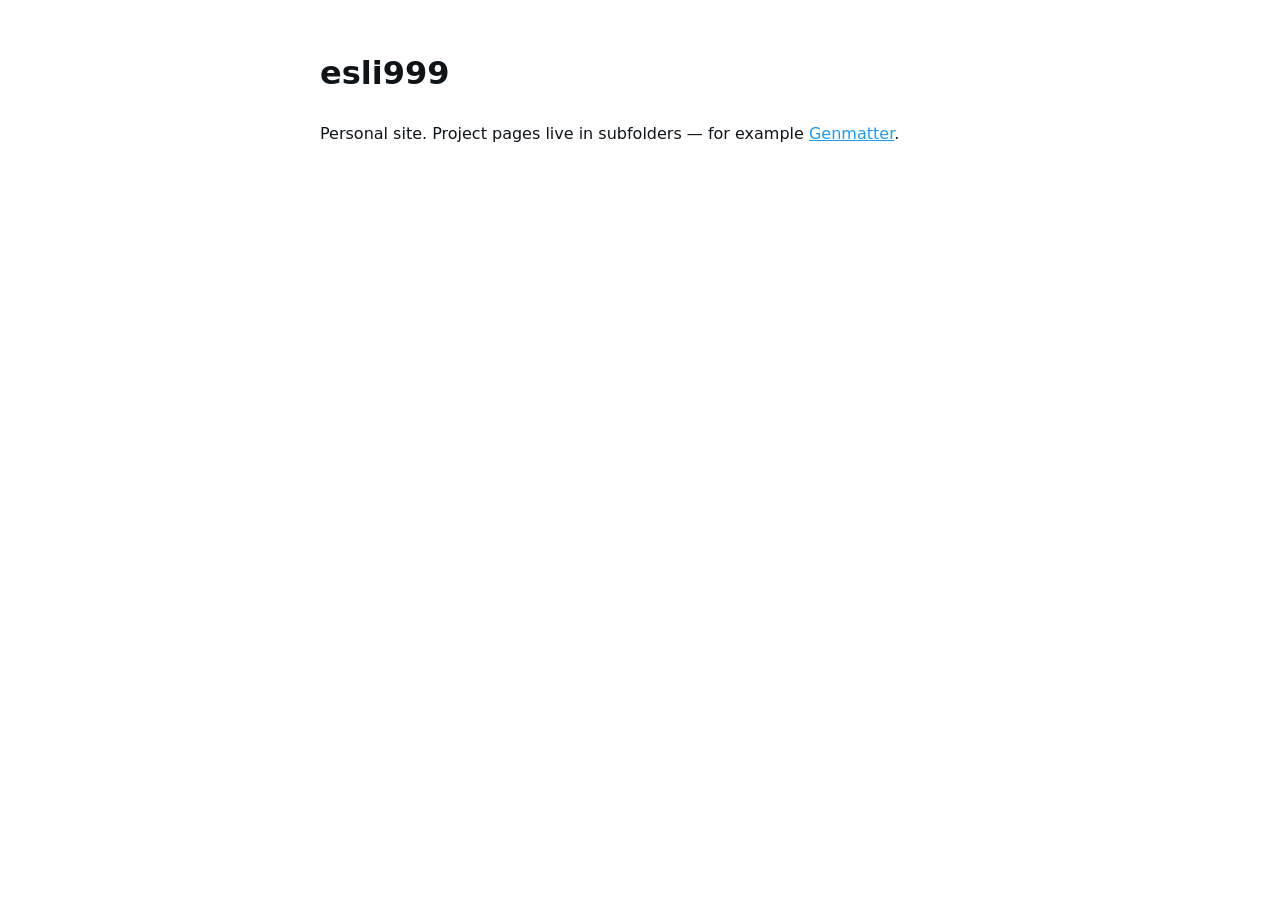
==== index.html @ 8a9a9f3e "Add personal homepage and genmatter/ project site for GitHub Pages. Made-with: Cursor" ====
<!DOCTYPE html>
<html lang="en">
  <head>
    <meta charset="utf-8" />
    <meta name="viewport" content="width=device-width, initial-scale=1" />
    <title>esli999</title>
    <style>
      body {
        font-family: system-ui, sans-serif;
        max-width: 40rem;
        margin: 3rem auto;
        padding: 0 1.5rem;
        line-height: 1.6;
        color: #0f1419;
      }
      a {
        color: #1d9bf0;
      }
    </style>
  </head>
  <body>
    <h1>esli999</h1>
    <p>Personal site. Project pages live in subfolders — for example <a href="genmatter/">Genmatter</a>.</p>
  </body>
</html>
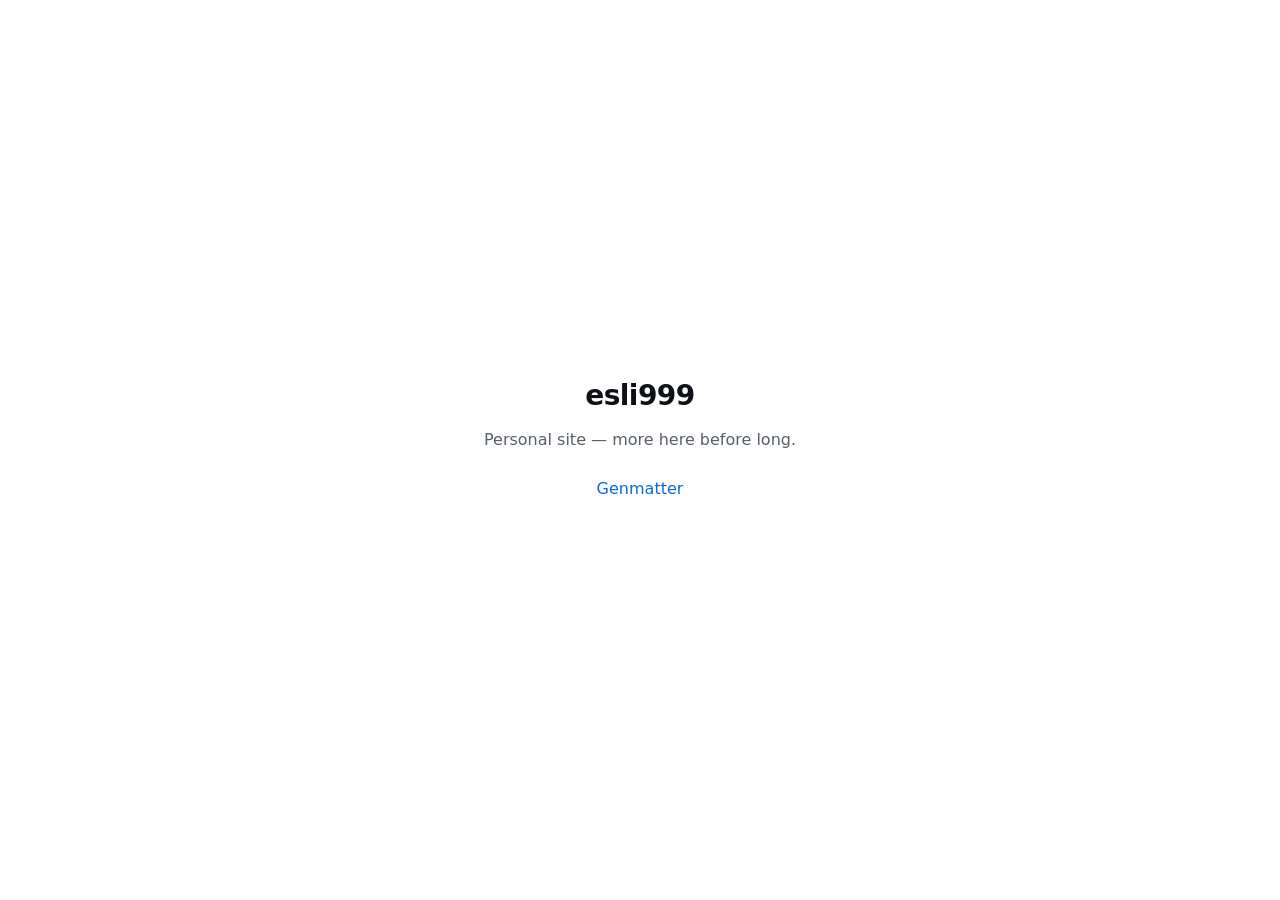
==== commit 0ac386f7: "Replace test stub with coming soon pages; remove test graphic. Made-with: Cursor" ====
--- a/index.html
+++ b/index.html
@@ -3,23 +3,70 @@
   <head>
     <meta charset="utf-8" />
     <meta name="viewport" content="width=device-width, initial-scale=1" />
+    <meta name="description" content="esli999 — personal site." />
     <title>esli999</title>
     <style>
+      :root {
+        color-scheme: light dark;
+        --fg: #0d1117;
+        --muted: #57606a;
+        --accent: #0969da;
+        --bg: #ffffff;
+      }
+      @media (prefers-color-scheme: dark) {
+        :root {
+          --fg: #f0f4f8;
+          --muted: #8b949e;
+          --accent: #58a6ff;
+          --bg: #0d1117;
+        }
+      }
+      * {
+        box-sizing: border-box;
+      }
       body {
-        font-family: system-ui, sans-serif;
-        max-width: 40rem;
-        margin: 3rem auto;
-        padding: 0 1.5rem;
+        font-family: system-ui, -apple-system, "Segoe UI", Roboto, sans-serif;
+        margin: 0;
+        min-height: 100vh;
+        display: flex;
+        align-items: center;
+        justify-content: center;
+        padding: 2rem 1.5rem;
+        background: var(--bg);
+        color: var(--fg);
         line-height: 1.6;
-        color: #0f1419;
+        -webkit-font-smoothing: antialiased;
+      }
+      main {
+        max-width: 22rem;
+        text-align: center;
+      }
+      h1 {
+        font-size: 1.75rem;
+        font-weight: 600;
+        letter-spacing: -0.02em;
+        margin: 0 0 0.5rem;
+      }
+      p {
+        color: var(--muted);
+        margin: 0 0 1.5rem;
+        font-size: 1rem;
       }
       a {
-        color: #1d9bf0;
+        color: var(--accent);
+        text-decoration: none;
+        font-weight: 500;
+      }
+      a:hover {
+        text-decoration: underline;
       }
     </style>
   </head>
   <body>
-    <h1>esli999</h1>
-    <p>Personal site. Project pages live in subfolders — for example <a href="genmatter/">Genmatter</a>.</p>
+    <main>
+      <h1>esli999</h1>
+      <p>Personal site — more here before long.</p>
+      <p><a href="genmatter/">Genmatter</a></p>
+    </main>
   </body>
 </html>
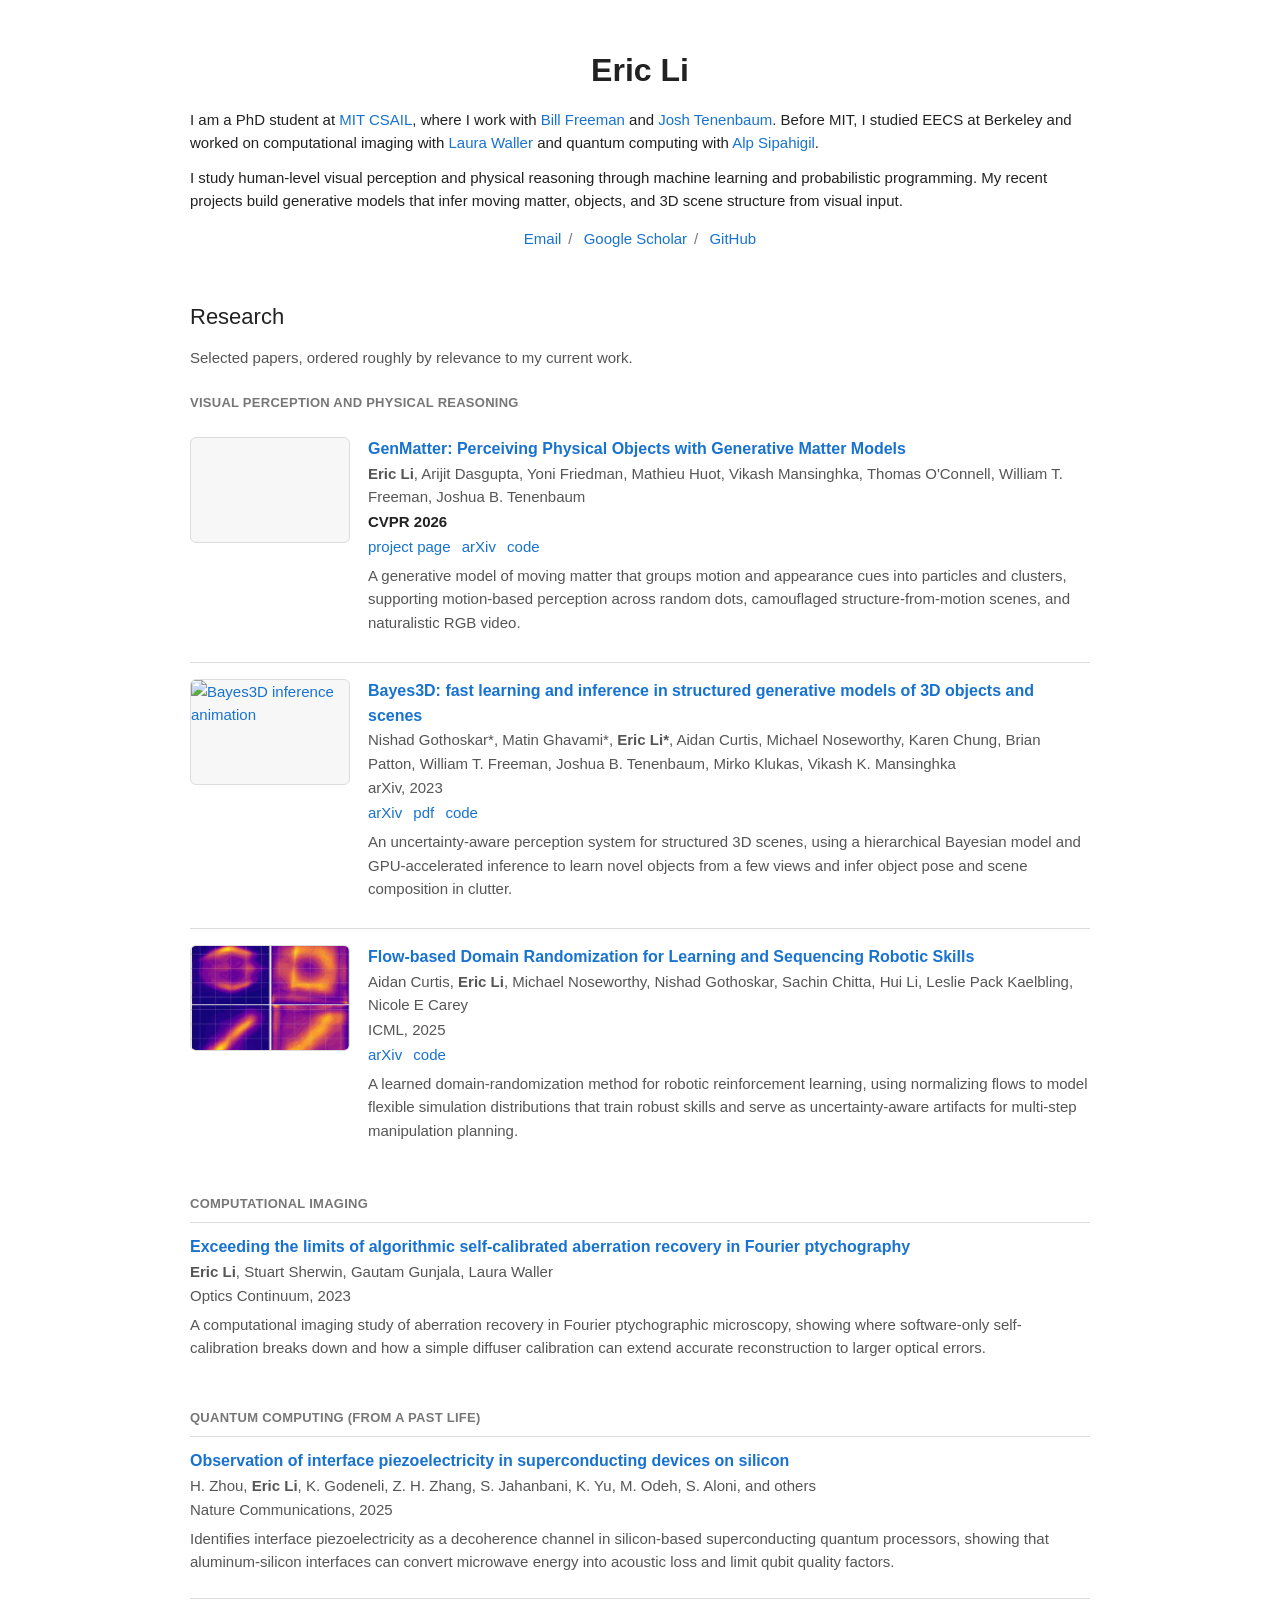
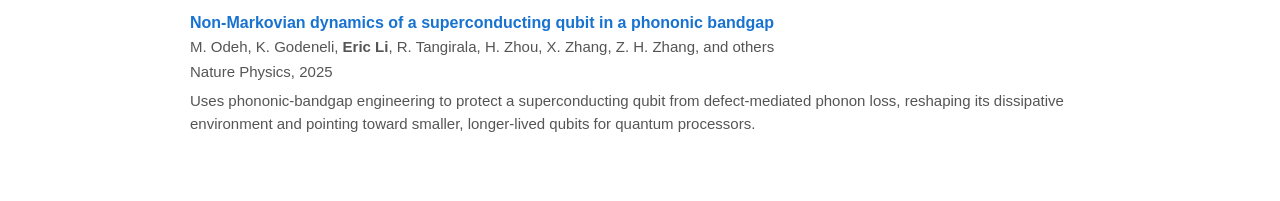
==== commit 0ed0b049: "Launch personal homepage and refresh GenMatter project site. Add a research-focused landing page wit" ====
--- a/index.html
+++ b/index.html
@@ -1,72 +1,348 @@
 <!DOCTYPE html>
 <html lang="en">
   <head>
-    <meta charset="utf-8" />
-    <meta name="viewport" content="width=device-width, initial-scale=1" />
-    <meta name="description" content="esli999 — personal site." />
-    <title>esli999</title>
+    <meta charset="utf-8">
+    <meta name="viewport" content="width=device-width, initial-scale=1">
+    <meta name="description" content="Eric Li is a PhD student at MIT CSAIL working on human-level visual perception, physical reasoning, machine learning, and probabilistic programming.">
+    <title>Eric Li</title>
     <style>
       :root {
         color-scheme: light dark;
-        --fg: #0d1117;
-        --muted: #57606a;
-        --accent: #0969da;
         --bg: #ffffff;
-      }
+        --fg: #222222;
+        --muted: #555555;
+        --subtle: #777777;
+        --line: #dddddd;
+        --soft: #f7f7f7;
+        --accent: #1772d0;
+      }
+
       @media (prefers-color-scheme: dark) {
         :root {
-          --fg: #f0f4f8;
-          --muted: #8b949e;
-          --accent: #58a6ff;
-          --bg: #0d1117;
-        }
-      }
+          --bg: #111111;
+          --fg: #eeeeee;
+          --muted: #c5c5c5;
+          --subtle: #a0a0a0;
+          --line: #333333;
+          --soft: #1a1a1a;
+          --accent: #7db7ff;
+        }
+      }
+
       * {
         box-sizing: border-box;
       }
+
       body {
-        font-family: system-ui, -apple-system, "Segoe UI", Roboto, sans-serif;
         margin: 0;
-        min-height: 100vh;
-        display: flex;
-        align-items: center;
-        justify-content: center;
-        padding: 2rem 1.5rem;
         background: var(--bg);
         color: var(--fg);
-        line-height: 1.6;
+        font-family: Verdana, Geneva, sans-serif;
+        font-size: 15px;
+        line-height: 1.55;
         -webkit-font-smoothing: antialiased;
       }
-      main {
-        max-width: 22rem;
-        text-align: center;
-      }
-      h1 {
-        font-size: 1.75rem;
-        font-weight: 600;
-        letter-spacing: -0.02em;
-        margin: 0 0 0.5rem;
-      }
-      p {
-        color: var(--muted);
-        margin: 0 0 1.5rem;
-        font-size: 1rem;
-      }
+
       a {
         color: var(--accent);
         text-decoration: none;
-        font-weight: 500;
-      }
+      }
+
+      a:focus,
       a:hover {
         text-decoration: underline;
+      }
+
+      .page {
+        width: min(100%, 940px);
+        margin: 0 auto;
+        padding: 28px 20px 42px;
+      }
+
+      .intro {
+        display: grid;
+        grid-template-columns: 1fr;
+        gap: 18px;
+        padding: 18px 0 22px;
+      }
+
+      h1 {
+        margin: 0 0 12px;
+        font-size: 32px;
+        font-weight: 600;
+        text-align: center;
+      }
+
+      h2 {
+        margin: 28px 0 12px;
+        font-size: 22px;
+        font-weight: 400;
+      }
+
+      h3 {
+        margin: 24px 0 8px;
+        color: var(--subtle);
+        font-size: 13px;
+        font-weight: 700;
+        letter-spacing: 0.02em;
+        text-transform: uppercase;
+      }
+
+      p {
+        margin: 0 0 12px;
+      }
+
+      .links {
+        margin: 14px 0 0;
+        text-align: center;
+      }
+
+      .links a {
+        white-space: nowrap;
+      }
+
+      .links span {
+        color: var(--subtle);
+        padding: 0 7px;
+      }
+
+      .research-note {
+        color: var(--muted);
+      }
+
+      .publication {
+        display: grid;
+        grid-template-columns: 160px 1fr;
+        gap: 18px;
+        padding: 16px 0;
+        border-top: 1px solid var(--line);
+      }
+
+      .publication:first-of-type {
+        border-top: 0;
+      }
+
+      .thumb {
+        align-self: start;
+        overflow: hidden;
+        border: 1px solid var(--line);
+        border-radius: 6px;
+        background: var(--soft);
+      }
+
+      .thumb img,
+      .thumb video {
+        display: block;
+        width: 100%;
+        height: 104px;
+        object-fit: cover;
+      }
+
+      .paper-title {
+        font-size: 16px;
+        font-weight: 700;
+      }
+
+      .authors,
+      .venue,
+      .paper-links {
+        color: var(--muted);
+      }
+
+      .venue {
+        margin-top: 1px;
+      }
+
+      .tag {
+        color: var(--fg);
+        font-weight: 700;
+      }
+
+      .paper-links {
+        margin-top: 2px;
+      }
+
+      .paper-links a {
+        margin-right: 7px;
+      }
+
+      .summary {
+        margin-top: 6px;
+        color: var(--muted);
+      }
+
+      .compact-publication {
+        padding: 12px 0;
+        border-top: 1px solid var(--line);
+      }
+
+      @media (max-width: 640px) {
+        .page {
+          padding: 18px 16px 32px;
+        }
+
+        h1 {
+          font-size: 28px;
+        }
+
+        .publication {
+          grid-template-columns: 1fr;
+        }
+
+        .thumb {
+          max-width: 260px;
+        }
       }
     </style>
   </head>
   <body>
-    <main>
-      <h1>esli999</h1>
-      <p>Personal site — more here before long.</p>
-      <p><a href="genmatter/">Genmatter</a></p>
+    <main class="page">
+      <header class="intro" aria-labelledby="name">
+        <div>
+          <h1 id="name">Eric Li</h1>
+          <p>
+            I am a PhD student at <a href="https://www.csail.mit.edu/">MIT CSAIL</a>, where I work with
+            <a href="https://billf.mit.edu/">Bill Freeman</a> and
+            <a href="https://web.mit.edu/cocosci/josh.html">Josh Tenenbaum</a>.
+            Before MIT, I studied EECS at Berkeley and worked on computational imaging with
+            <a href="https://www.laurawaller.com/">Laura Waller</a> and quantum computing with
+            <a href="https://www2.eecs.berkeley.edu/Faculty/Homepages/alp.html">Alp Sipahigil</a>.
+          </p>
+          <p>
+            I study human-level visual perception and physical reasoning through machine learning and
+            probabilistic programming. My recent projects build generative models that infer moving matter,
+            objects, and 3D scene structure from visual input.
+          </p>
+          <p class="links">
+            <a href="mailto:esli@mit.edu">Email</a><span>/</span>
+            <a href="https://scholar.google.com/citations?user=6seFu7oAAAAJ&amp;hl=en&amp;oi=ao">Google Scholar</a><span>/</span>
+            <a href="https://github.com/esli999">GitHub</a>
+          </p>
+        </div>
+      </header>
+
+      <section aria-labelledby="research">
+        <h2 id="research">Research</h2>
+        <p class="research-note">
+          Selected papers, ordered roughly by relevance to my current work.
+        </p>
+
+        <h3>Visual Perception and Physical Reasoning</h3>
+        <article class="publication">
+          <a class="thumb" href="genmatter/index.html" aria-label="GenMatter project page">
+            <video autoplay muted loop playsinline aria-label="GenMatter inference video">
+              <source src="assets/genmatter_preview.mp4" type="video/mp4">
+            </video>
+          </a>
+          <div>
+            <a class="paper-title" href="genmatter/index.html">GenMatter: Perceiving Physical Objects with Generative Matter Models</a>
+            <div class="authors">
+              <strong>Eric Li</strong>, Arijit Dasgupta, Yoni Friedman, Mathieu Huot, Vikash Mansinghka,
+              Thomas O'Connell, William T. Freeman, Joshua B. Tenenbaum
+            </div>
+            <div class="venue"><span class="tag">CVPR 2026</span></div>
+            <div class="paper-links">
+              <a href="genmatter/index.html">project page</a>
+              <a href="https://arxiv.org/abs/2604.22160">arXiv</a>
+              <a href="https://github.com/esli999/GenMatter">code</a>
+            </div>
+            <p class="summary">
+              A generative model of moving matter that groups motion and appearance cues into particles
+              and clusters, supporting motion-based perception across random dots, camouflaged
+              structure-from-motion scenes, and naturalistic RGB video.
+            </p>
+          </div>
+        </article>
+
+        <article class="publication">
+          <a class="thumb" href="https://arxiv.org/abs/2312.08715" aria-label="Bayes3D paper">
+            <img src="assets/bayes3d.gif" alt="Bayes3D inference animation">
+          </a>
+          <div>
+            <a class="paper-title" href="https://arxiv.org/abs/2312.08715">Bayes3D: fast learning and inference in structured generative models of 3D objects and scenes</a>
+            <div class="authors">
+              Nishad Gothoskar*, Matin Ghavami*, <strong>Eric Li*</strong>, Aidan Curtis, Michael Noseworthy,
+              Karen Chung, Brian Patton, William T. Freeman, Joshua B. Tenenbaum, Mirko Klukas,
+              Vikash K. Mansinghka
+            </div>
+            <div class="venue">arXiv, 2023</div>
+            <div class="paper-links">
+              <a href="https://arxiv.org/abs/2312.08715">arXiv</a>
+              <a href="https://arxiv.org/pdf/2312.08715">pdf</a>
+              <a href="https://github.com/probcomp/b3d">code</a>
+            </div>
+            <p class="summary">
+              An uncertainty-aware perception system for structured 3D scenes, using a hierarchical
+              Bayesian model and GPU-accelerated inference to learn novel objects from a few views and
+              infer object pose and scene composition in clutter.
+            </p>
+          </div>
+        </article>
+
+        <article class="publication">
+          <a class="thumb" href="https://arxiv.org/abs/2502.01800" aria-label="Flow-based domain randomization paper">
+            <img src="assets/goflow.gif" alt="GOFLOW skill learning animation">
+          </a>
+          <div>
+            <a class="paper-title" href="https://arxiv.org/abs/2502.01800">Flow-based Domain Randomization for Learning and Sequencing Robotic Skills</a>
+            <div class="authors">
+              Aidan Curtis, <strong>Eric Li</strong>, Michael Noseworthy, Nishad Gothoskar, Sachin Chitta,
+              Hui Li, Leslie Pack Kaelbling, Nicole E Carey
+            </div>
+            <div class="venue">ICML, 2025</div>
+            <div class="paper-links">
+              <a href="https://arxiv.org/abs/2502.01800">arXiv</a>
+              <a href="https://github.com/aidan-curtis/goflow">code</a>
+            </div>
+            <p class="summary">
+              A learned domain-randomization method for robotic reinforcement learning, using normalizing
+              flows to model flexible simulation distributions that train robust skills and serve as
+              uncertainty-aware artifacts for multi-step manipulation planning.
+            </p>
+          </div>
+        </article>
+
+        <h3>Computational Imaging</h3>
+        <article class="compact-publication">
+          <a class="paper-title" href="https://strobe.colorado.edu/publication/exceeding-the-limits-of-algorithmic-self-calibrated-aberration-recovery-in-fourier-ptychography">Exceeding the limits of algorithmic self-calibrated aberration recovery in Fourier ptychography</a>
+          <div class="authors"><strong>Eric Li</strong>, Stuart Sherwin, Gautam Gunjala, Laura Waller</div>
+          <div class="venue">Optics Continuum, 2023</div>
+          <p class="summary">
+            A computational imaging study of aberration recovery in Fourier ptychographic microscopy,
+            showing where software-only self-calibration breaks down and how a simple diffuser calibration
+            can extend accurate reconstruction to larger optical errors.
+          </p>
+        </article>
+
+        <h3>Quantum Computing (from a past life)</h3>
+        <article class="compact-publication">
+          <a class="paper-title" href="https://www.nature.com/articles/s41467-025-67066-z">Observation of interface piezoelectricity in superconducting devices on silicon</a>
+          <div class="authors">
+            H. Zhou, <strong>Eric Li</strong>, K. Godeneli, Z. H. Zhang, S. Jahanbani, K. Yu, M. Odeh,
+            S. Aloni, and others
+          </div>
+          <div class="venue">Nature Communications, 2025</div>
+          <p class="summary">
+            Identifies interface piezoelectricity as a decoherence channel in silicon-based superconducting
+            quantum processors, showing that aluminum-silicon interfaces can convert microwave energy into
+            acoustic loss and limit qubit quality factors.
+          </p>
+        </article>
+
+        <article class="compact-publication">
+          <a class="paper-title" href="https://www.nature.com/articles/s41567-024-02740-5">Non-Markovian dynamics of a superconducting qubit in a phononic bandgap</a>
+          <div class="authors">
+            M. Odeh, K. Godeneli, <strong>Eric Li</strong>, R. Tangirala, H. Zhou, X. Zhang, Z. H. Zhang,
+            and others
+          </div>
+          <div class="venue">Nature Physics, 2025</div>
+          <p class="summary">
+            Uses phononic-bandgap engineering to protect a superconducting qubit from defect-mediated
+            phonon loss, reshaping its dissipative environment and pointing toward smaller, longer-lived
+            qubits for quantum processors.
+          </p>
+        </article>
+      </section>
     </main>
   </body>
 </html>
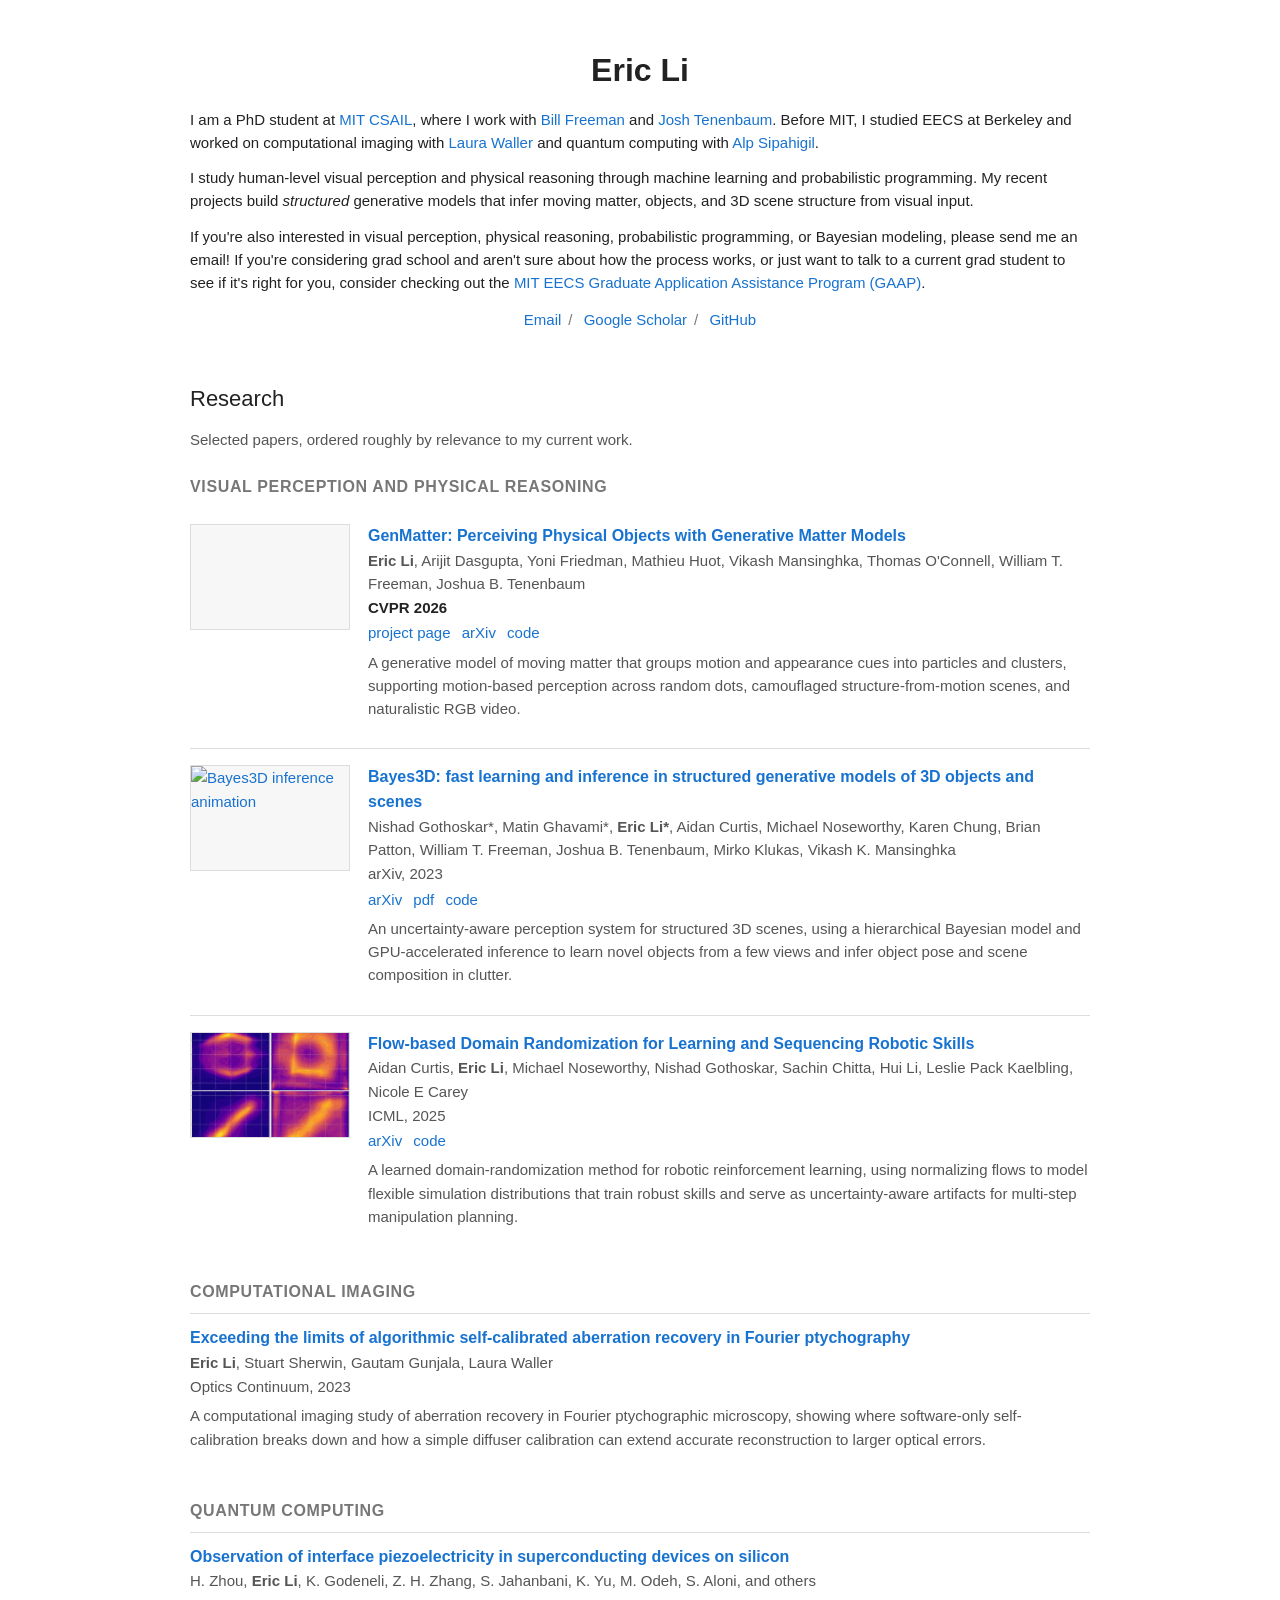
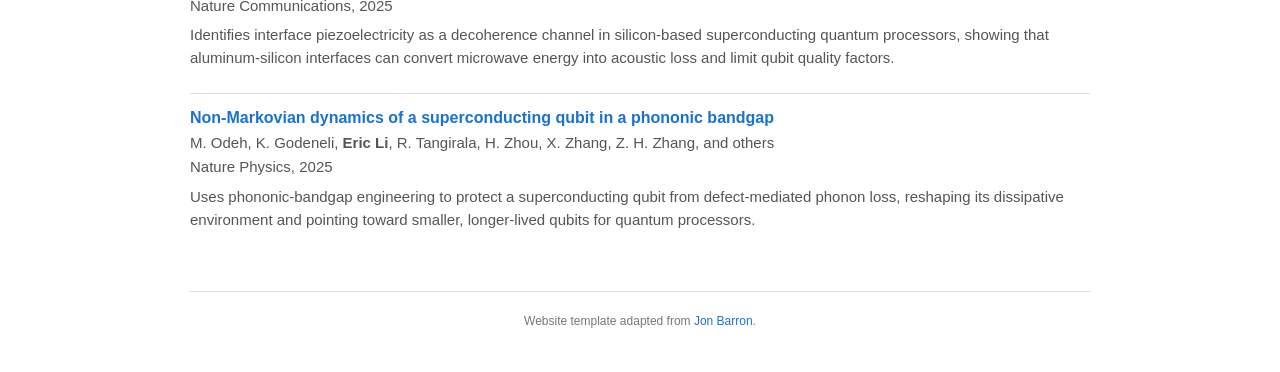
==== commit 729a07b2: "Polish homepage copy: bio, outreach, Barron-style presentation, and credit. Add an invitation to ema" ====
--- a/index.html
+++ b/index.html
@@ -37,7 +37,7 @@
         margin: 0;
         background: var(--bg);
         color: var(--fg);
-        font-family: Verdana, Geneva, sans-serif;
+        font-family: Verdana, Helvetica, sans-serif;
         font-size: 15px;
         line-height: 1.55;
         -webkit-font-smoothing: antialiased;
@@ -82,9 +82,9 @@
       h3 {
         margin: 24px 0 8px;
         color: var(--subtle);
-        font-size: 13px;
+        font-size: 16px;
         font-weight: 700;
-        letter-spacing: 0.02em;
+        letter-spacing: 0.04em;
         text-transform: uppercase;
       }
 
@@ -126,7 +126,7 @@
         align-self: start;
         overflow: hidden;
         border: 1px solid var(--line);
-        border-radius: 6px;
+        border-radius: 0;
         background: var(--soft);
       }
 
@@ -140,7 +140,7 @@
 
       .paper-title {
         font-size: 16px;
-        font-weight: 700;
+        font-weight: 600;
       }
 
       .authors,
@@ -174,6 +174,20 @@
       .compact-publication {
         padding: 12px 0;
         border-top: 1px solid var(--line);
+      }
+
+      .site-footer {
+        margin-top: 36px;
+        padding-top: 20px;
+        border-top: 1px solid var(--line);
+        text-align: center;
+        font-size: 12px;
+        line-height: 1.5;
+        color: var(--subtle);
+      }
+
+      .site-footer p {
+        margin: 0;
       }
 
       @media (max-width: 640px) {
@@ -210,8 +224,14 @@
           </p>
           <p>
             I study human-level visual perception and physical reasoning through machine learning and
-            probabilistic programming. My recent projects build generative models that infer moving matter,
+            probabilistic programming. My recent projects build <em>structured</em> generative models that infer moving matter,
             objects, and 3D scene structure from visual input.
+          </p>
+          <p>
+            If you're also interested in visual perception, physical reasoning, probabilistic programming,
+            or Bayesian modeling, please send me an email! If you're considering grad school and aren't sure about how the process works, or just want to talk to a
+            current grad student to see if it's right for you, consider checking out the
+            <a href="https://eecs-gaap.mit.edu/">MIT EECS Graduate Application Assistance Program (GAAP)</a>.
           </p>
           <p class="links">
             <a href="mailto:esli@mit.edu">Email</a><span>/</span>
@@ -314,7 +334,7 @@
           </p>
         </article>
 
-        <h3>Quantum Computing (from a past life)</h3>
+        <h3>Quantum Computing</h3>
         <article class="compact-publication">
           <a class="paper-title" href="https://www.nature.com/articles/s41467-025-67066-z">Observation of interface piezoelectricity in superconducting devices on silicon</a>
           <div class="authors">
@@ -343,6 +363,13 @@
           </p>
         </article>
       </section>
+
+      <footer class="site-footer">
+        <p>
+          Website template adapted from
+          <a href="https://jonbarron.info/">Jon Barron</a>.
+        </p>
+      </footer>
     </main>
   </body>
 </html>
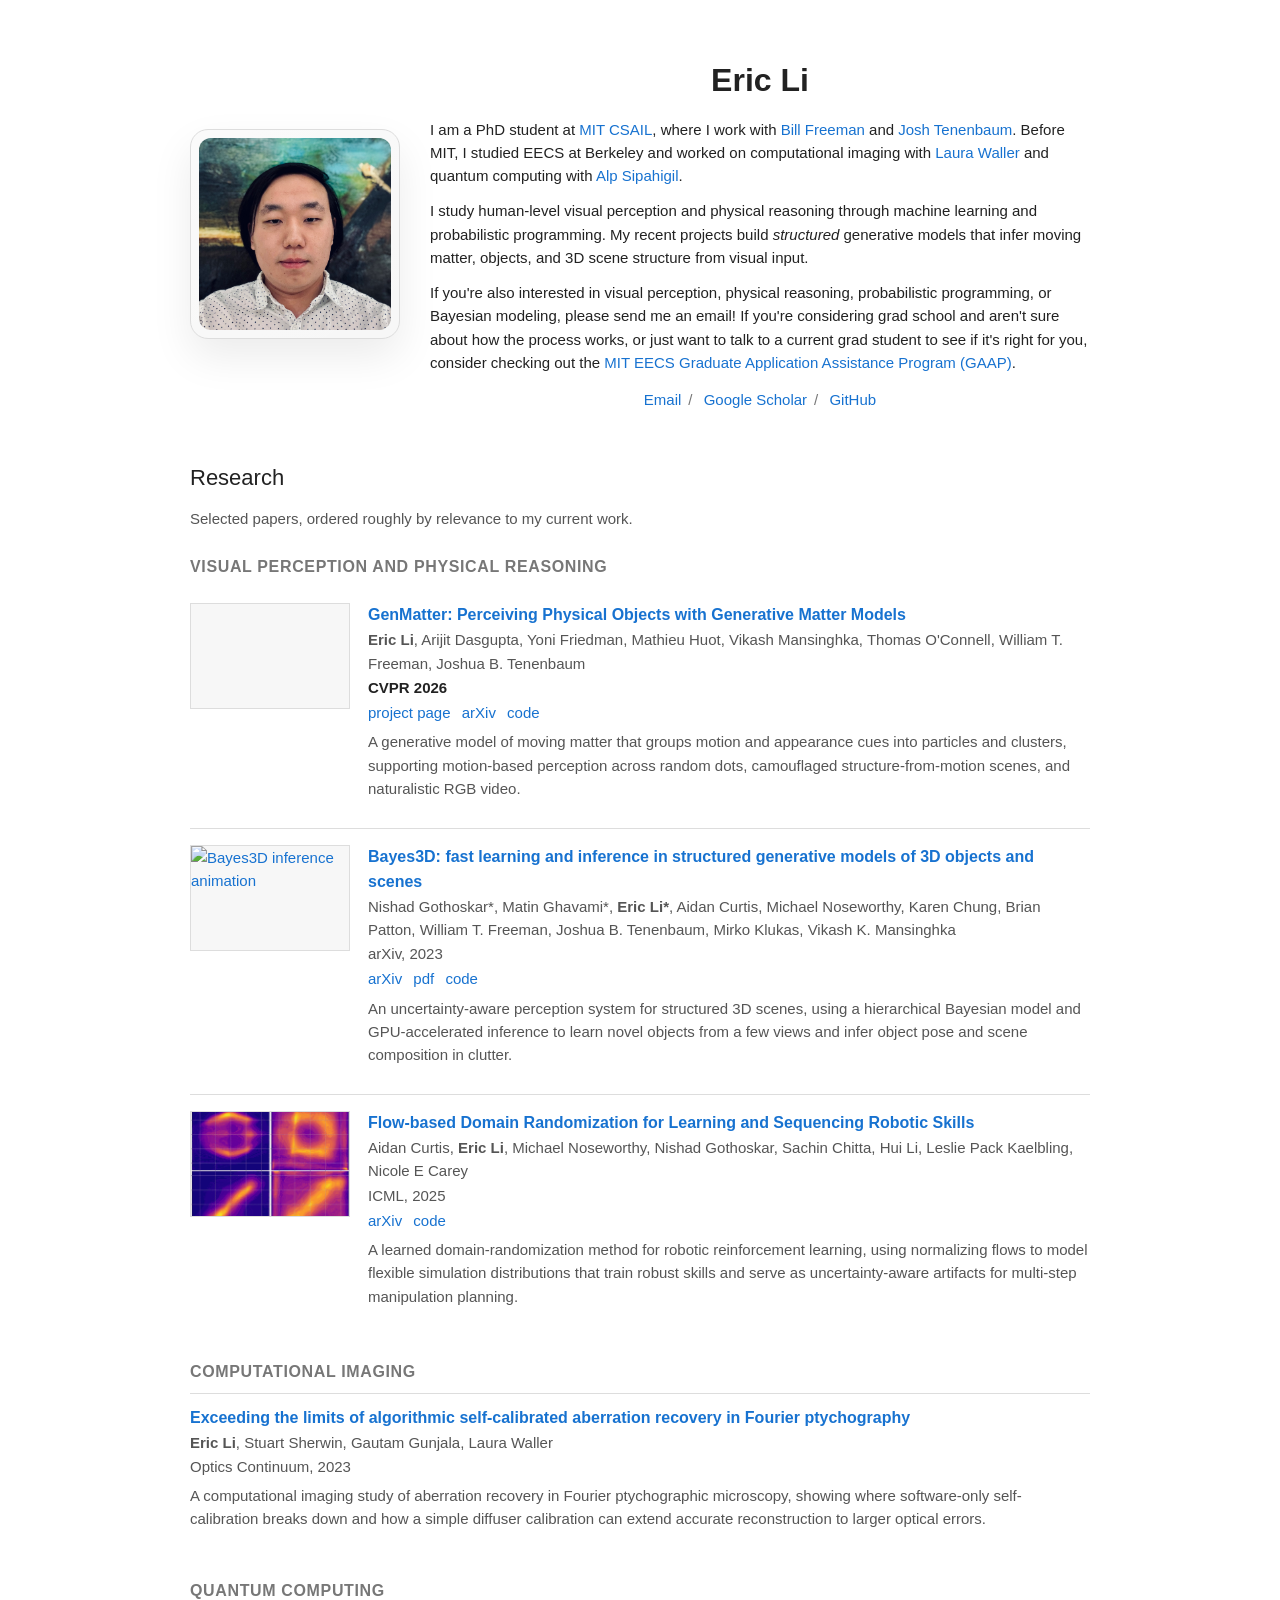
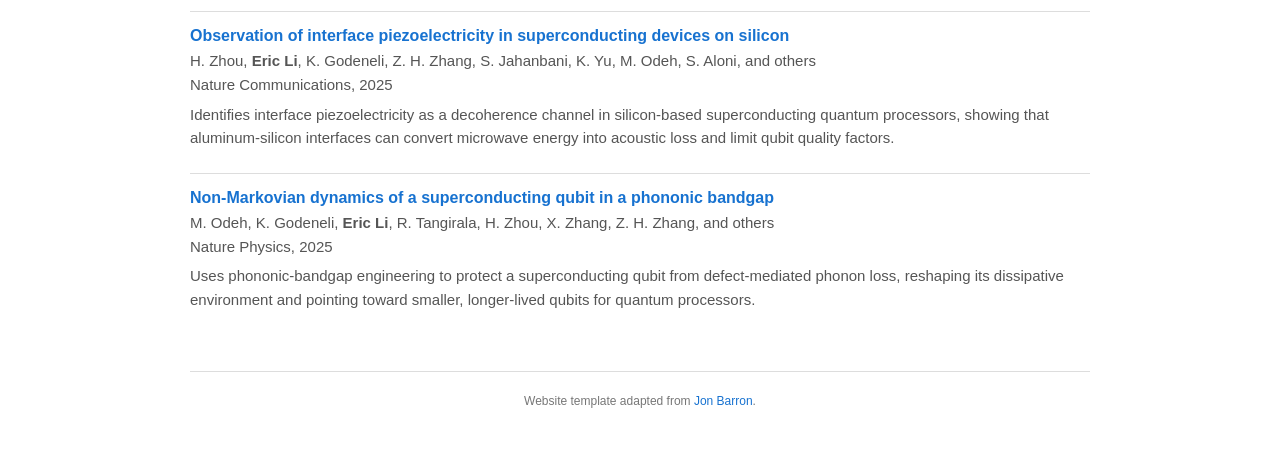
==== commit f4b2bed6: "Update homepage portrait and paper link Co-authored-by: Cursor <cursoragent@cursor.com>" ====
--- a/index.html
+++ b/index.html
@@ -63,7 +63,12 @@
         display: grid;
         grid-template-columns: 1fr;
         gap: 18px;
+        align-items: center;
         padding: 18px 0 22px;
+      }
+
+      .intro-copy {
+        min-width: 0;
       }
 
       h1 {
@@ -104,6 +109,26 @@
       .links span {
         color: var(--subtle);
         padding: 0 7px;
+      }
+
+      .portrait-card {
+        width: min(100%, 210px);
+        margin: 4px auto 0;
+        padding: 8px;
+        border: 1px solid var(--line);
+        border-radius: 18px;
+        background:
+          linear-gradient(145deg, rgba(255, 255, 255, 0.42), rgba(255, 255, 255, 0)),
+          var(--soft);
+        box-shadow: 0 18px 42px rgba(0, 0, 0, 0.08);
+      }
+
+      .portrait {
+        display: block;
+        width: 100%;
+        aspect-ratio: 1;
+        object-fit: cover;
+        border-radius: 12px;
       }
 
       .research-note {
@@ -207,12 +232,28 @@
           max-width: 260px;
         }
       }
+
+      @media (min-width: 720px) {
+        .intro {
+          grid-template-columns: 210px minmax(0, 1fr);
+          gap: 30px;
+          padding-top: 28px;
+        }
+
+        .portrait-card {
+          justify-self: start;
+          margin: 0;
+        }
+      }
     </style>
   </head>
   <body>
     <main class="page">
       <header class="intro" aria-labelledby="name">
-        <div>
+        <figure class="portrait-card">
+          <img class="portrait" src="assets/new_me.jpg" alt="Portrait of Eric Li">
+        </figure>
+        <div class="intro-copy">
           <h1 id="name">Eric Li</h1>
           <p>
             I am a PhD student at <a href="https://www.csail.mit.edu/">MIT CSAIL</a>, where I work with
@@ -324,7 +365,7 @@
 
         <h3>Computational Imaging</h3>
         <article class="compact-publication">
-          <a class="paper-title" href="https://strobe.colorado.edu/publication/exceeding-the-limits-of-algorithmic-self-calibrated-aberration-recovery-in-fourier-ptychography">Exceeding the limits of algorithmic self-calibrated aberration recovery in Fourier ptychography</a>
+          <a class="paper-title" href="http://dx.doi.org/10.1364/OPTCON.475990">Exceeding the limits of algorithmic self-calibrated aberration recovery in Fourier ptychography</a>
           <div class="authors"><strong>Eric Li</strong>, Stuart Sherwin, Gautam Gunjala, Laura Waller</div>
           <div class="venue">Optics Continuum, 2023</div>
           <p class="summary">
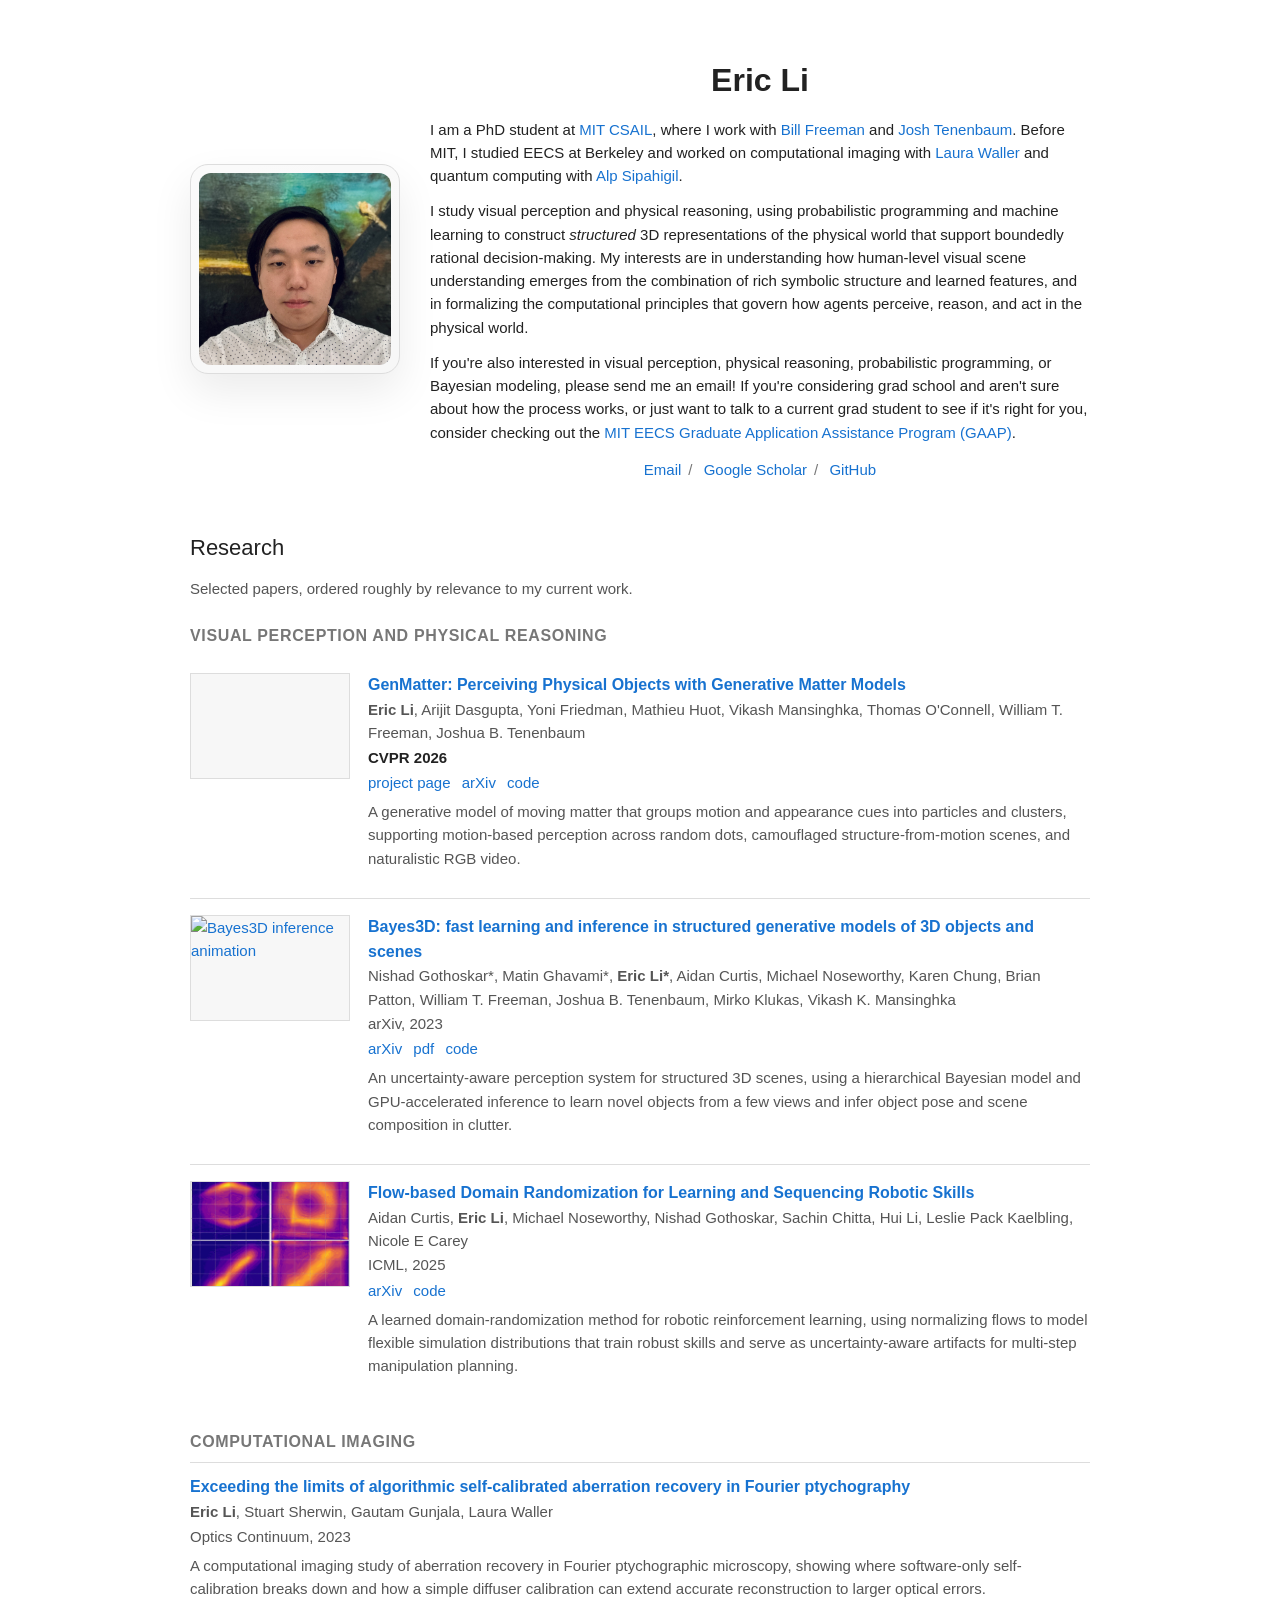
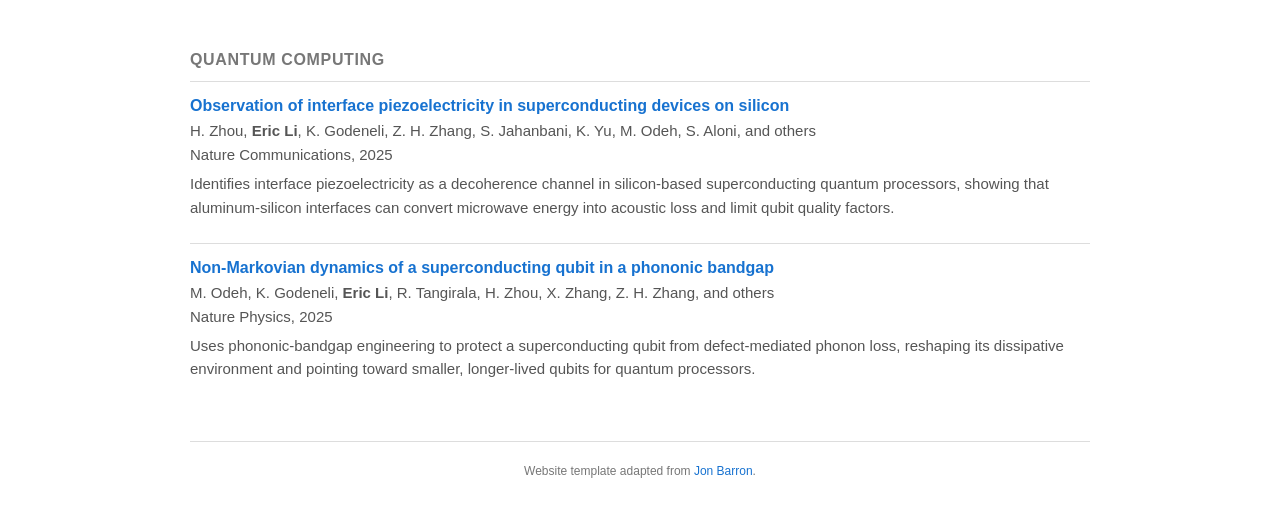
==== commit 2d2e61fe: "Update homepage research bio. Co-authored-by: Cursor <cursoragent@cursor.com>" ====
--- a/index.html
+++ b/index.html
@@ -264,9 +264,12 @@
             <a href="https://www2.eecs.berkeley.edu/Faculty/Homepages/alp.html">Alp Sipahigil</a>.
           </p>
           <p>
-            I study human-level visual perception and physical reasoning through machine learning and
-            probabilistic programming. My recent projects build <em>structured</em> generative models that infer moving matter,
-            objects, and 3D scene structure from visual input.
+            I study visual perception and physical reasoning, using probabilistic programming and machine
+            learning to construct <em>structured</em> 3D representations of the physical world that support boundedly
+            rational decision-making. My interests are in understanding how human-level visual scene
+            understanding emerges from the combination of rich symbolic structure and learned features, and in
+            formalizing the computational principles that govern how agents perceive, reason, and act in the
+            physical world.
           </p>
           <p>
             If you're also interested in visual perception, physical reasoning, probabilistic programming,
